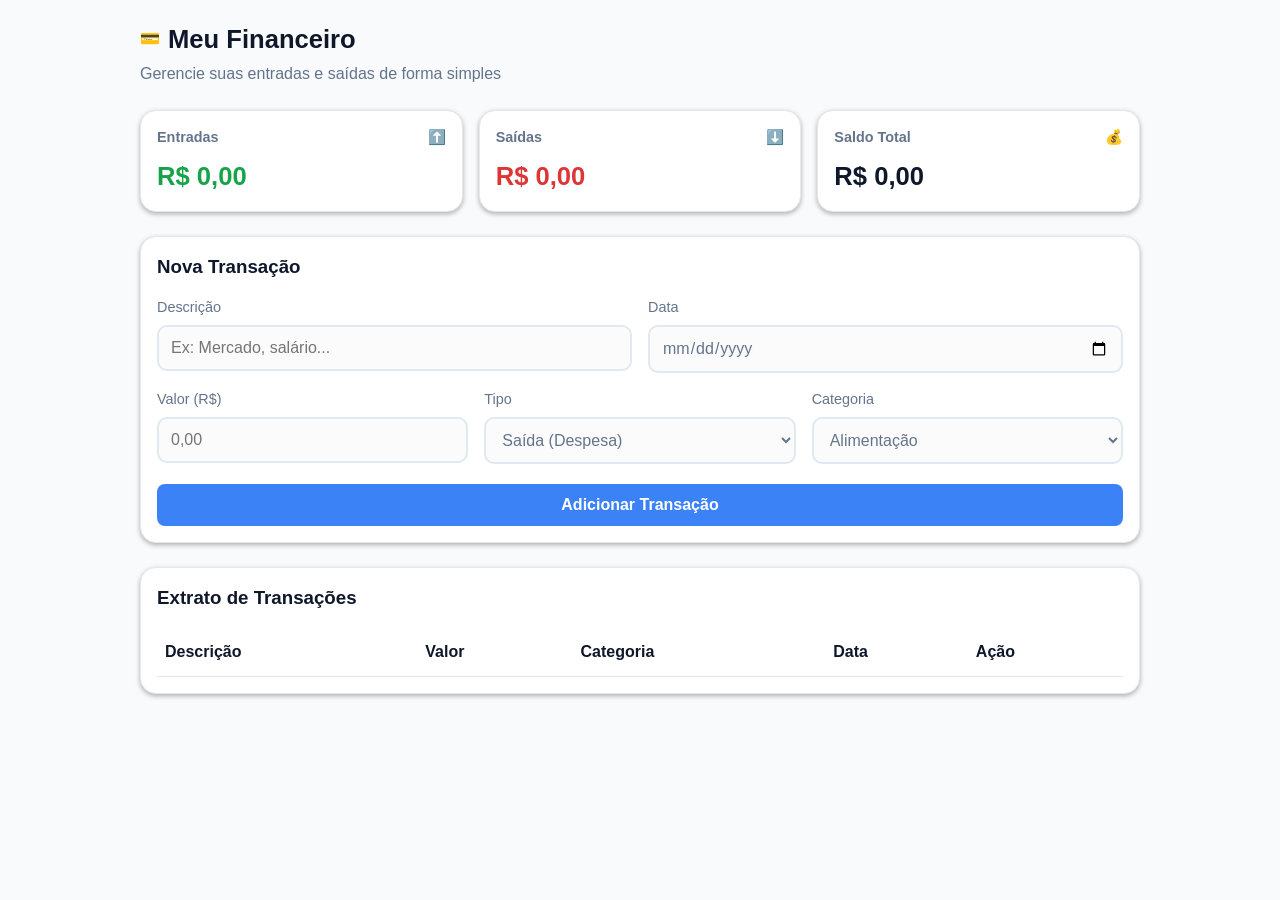
==== index.html @ 96077872 "começo da logica do sistema" ====
<!DOCTYPE html>
<html lang="pt-br">
<head>

    <meta charset="UTF-8">
    <meta name="viewport" content="width=device-width, initial-scale=1.0">
    <title>Meu Financeiro</title>

    <link rel="stylesheet" href="style.css">

</head>
<body>

    <div class="container">

        <!-- CABEÇALHO -->
        <header>

            <div class="cabecalho-titulo">
                <span>💳</span>
                <h1>Meu Financeiro</h1>
            </div>

            <p>Gerencie suas entradas e saídas de forma simples</p>

        </header>


        <!-- CARDS DE RESUMO -->
        <section class="cards">

            <div class="card box-shadow">
                <div class="card-topo">
                    <span>Entradas</span>
                    <span>⬆️</span>
                </div>
                <h2 class="entrada-cor" id="total-entradas">R$ 0,00</h2>
            </div>

            <div class="card box-shadow">
                <div class="card-topo">
                    <span>Saídas</span>
                    <span>⬇️</span>
                </div>
                <h2 class="saida-cor" id="total-saidas">R$ 0,00</h2>
            </div>

            <div class="card box-shadow">
                <div class="card-topo">
                    <span>Saldo Total</span>
                    <span>💰</span>
                </div>
                <h2 id="total-saldo">R$ 0,00</h2>
            </div>

        </section>


        <!-- FORMULÁRIO DE CADASTRO -->
        <section class="secao box-shadow">

            <h3>Nova Transação</h3>

            <form id="formulario">

                <div class="linha-formulario">

                    <div class="campo">
                        <label for="input-descricao">Descrição</label>
                        <input
                            type="text"
                            required
                            id="input-descricao"
                            placeholder="Ex: Mercado, salário...">
                    </div>

                    <div class="campo">
                        <label for="input-valor">Valor (R$)</label>
                        <input
                            type="number"
                            step="0.01"
                            min="0.01"
                            required
                            id="input-valor"
                            placeholder="0,00">
                    </div>

                    <div class="campo">
                        <label for="tipo-opcoes">Tipo</label>
                        <select id="tipo-opcoes">
                            <option value="saida">Saída (Despesa)</option>
                            <option value="entrada">Entrada (Receita)</option>
                        </select>
                    </div>

                    <div class="campo">
                        <label for="categoria-opcoes">Categoria</label>
                        <select id="categoria-opcoes">
                            <option value="alimentacao">Alimentação</option>
                            <option value="moradia">Moradia</option>
                            <option value="transporte">Transporte</option>
                            <option value="lazer">Lazer</option>
                            <option value="salario">Salário</option>
                            <option value="outros">Outros</option>
                        </select>
                    </div>

                    <div class="campo">
                        <label for="input-data">Data</label>
                        <input
                            type="date"
                            required
                            id="input-data">
                    </div>

                </div>

                <button type="submit" class="botao-formulario">Adicionar Transação</button>

            </form>

        </section>


        <!-- TABELA DE EXTRATO -->
        <section class="secao box-shadow">

            <h3>Extrato de Transações</h3>

            <div class="tabela-container">

                <table id="tabela">

                    <thead>
                        <tr>
                            <td>Descrição</td>
                            <td>Valor</td>
                            <td>Categoria</td>
                            <td>Data</td>
                            <td>Ação</td>
                        </tr>
                    </thead>

                    <tbody></tbody>

                </table>

            </div>

        </section>

    </div>

    <script src="script.js"></script>

</body>
</html>
---- style.css ----
/* RESET GLOBAL */

* {
    margin: 0;
    padding: 0;
    box-sizing: border-box;
    font-family: 'Segoe UI', sans-serif;
}


/* CORES E VARIÁVEIS */

:root {
    --cor-fundo: #f8fafc;
    --cor-texto: #0f172a;
    --cor-texto-secundaria: #64748b;
    --cor-borda: #e2e8f0;
    --cor-azul: #3b82f6;
    --cor-verde: #16a34a;
    --cor-vermelho: #dd3636;
}


/* CORPO DA PÁGINA */

body {
    background-color: var(--cor-fundo);
    color: var(--cor-texto);
    line-height: 1.5;
    padding: 20px;
}


/* CONTAINER PRINCIPAL */

.container {
    width: 100%;
    max-width: 1000px;
    margin: 0 auto;

    display: flex;
    flex-direction: column;
    gap: 24px;
}


/* CABEÇALHO */

.cabecalho-titulo {
    display: flex;
    flex-direction: row;
    align-items: center;
    gap: 8px;
}

h1 {
    font-size: 1.6rem;
    font-weight: 800;
}

header p {
    color: var(--cor-texto-secundaria);
    margin-top: 4px;
}


/* CARDS DE RESUMO */

.cards {
    display: flex;
    flex-direction: column;
    gap: 16px;
}

.card {
    flex: 1;

    display: flex;
    flex-direction: column;
    gap: 8px;

    padding: 16px;

    background-color: white;
    border: 1px solid var(--cor-borda);
    border-radius: 16px;
}

.card-topo {
    display: flex;
    flex-direction: row;
    justify-content: space-between;
    align-items: center;

    color: var(--cor-texto-secundaria);
    font-size: 0.9rem;
    font-weight: 600;
}

.card h2 {
    font-size: 1.6rem;
    font-weight: 800;
}

.entrada-cor {
    color: var(--cor-verde);
}

.saida-cor {
    color: var(--cor-vermelho);
}


/* SEÇÕES (FORMULÁRIO E TABELA) */

.secao {
    padding: 16px;

    background-color: white;
    border: 1px solid var(--cor-borda);
    border-radius: 16px;
}

.secao h3 {
    margin-bottom: 16px;
}


/* LINHA DO FORMULÁRIO */

.linha-formulario {
    display: flex;
    flex-direction: column;
    gap: 16px;

    margin-bottom: 20px;
}

.campo {
    flex: 1;

    display: flex;
    flex-direction: column;
    gap: 6px;
}


/* ORDEM DOS CAMPOS: 1ª linha = descrição e data / 2ª linha = valor, tipo e categoria */

.campo:nth-child(1) { order: 1; } /* descrição */
.campo:nth-child(5) { order: 2; } /* data */
.campo:nth-child(2) { order: 3; } /* valor */
.campo:nth-child(3) { order: 4; } /* tipo */
.campo:nth-child(4) { order: 5; } /* categoria */

.campo label {
    color: var(--cor-texto-secundaria);
    font-size: 0.9rem;
}


/* INPUTS E SELECTS */

input,
select {
    width: 100%;

    padding: 12px;

    background-color: rgba(245, 245, 245, 0.4);
    border: 2px solid var(--cor-borda);
    border-radius: 10px;

    color: var(--cor-texto);
    font-size: 1rem;
}

input:focus,
select:focus {
    outline: none;
    border-color: var(--cor-azul);
}

input[type="date"],
select,
select option {
  color: var(--cor-texto-secundaria);
}


/* BOTÃO */

.botao-formulario {
    width: 100%;

    padding: 12px;

    background-color: var(--cor-azul);
    border: none;
    border-radius: 8px;

    color: white;
    font-weight: 600;
    font-size: 1rem;

    cursor: pointer;

    transition: background-color 0.2s ease;
}

.botao-formulario:hover {
    background-color: #1d4ed8;
}


/* TABELA */

.tabela-container {
    overflow-x: auto;
}

table {
    width: 100%;
    min-width: 500px;
    border-collapse: collapse;
}

tr {
    border-bottom: 1px solid var(--cor-borda);
}

td {
    padding: 12px 8px;
    text-align: left;
    color: var(--cor-texto-secundaria);
}

thead td {
    font-weight: 700;
    color: var(--cor-texto);
}

.valor-entrada {
    color: var(--cor-verde);
    font-weight: 600;
}

.valor-saida {
    color: var(--cor-vermelho);
    font-weight: 600;
}

.btn-excluir {
    background: none;
    border: none;
    cursor: pointer;
    font-size: 1rem;
}

.vazio {
    text-align: center;
    padding: 20px;
    color: var(--cor-texto-secundaria);
}

.box-shadow {
  box-shadow: 0 2px 5px rgba(0, 0, 0, 0.3);
  transition: transform 0.3s ease;
}

.box-shadow:hover {
  transform: translateY(-5px);
}


/* =========================
   TELAS MAIORES (TABLET E DESKTOP)
========================= */

@media (min-width: 700px) {

    .cards {
        flex-direction: row;
    }

    .linha-formulario {
        flex-direction: row;
        flex-wrap: wrap;
    }

    .campo:nth-child(1),
    .campo:nth-child(5) {
        flex-basis: 45%;
    }

    .campo:nth-child(2),
    .campo:nth-child(3),
    .campo:nth-child(4) {
        flex-basis: 28%;
    }

}
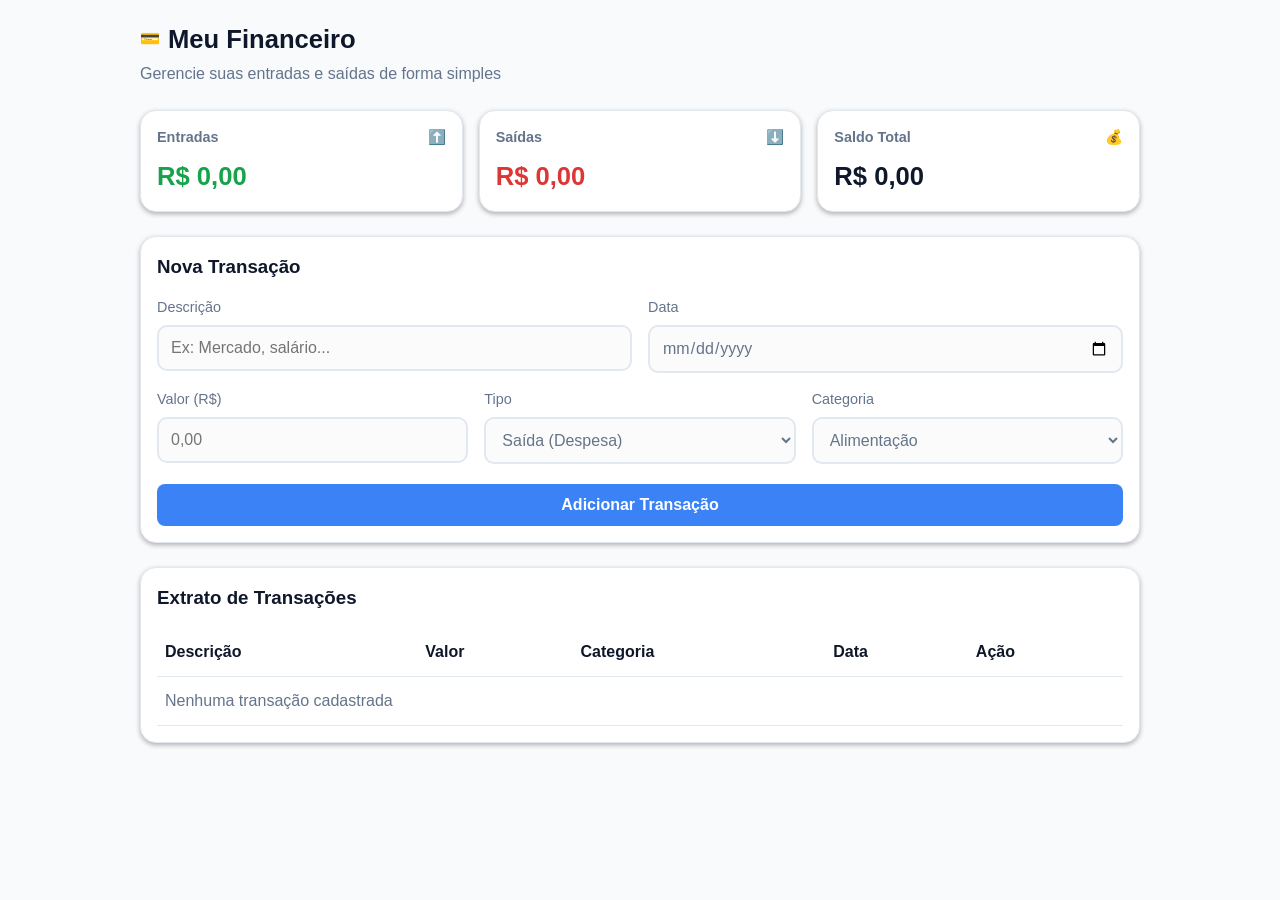
==== commit cc7e57b5: "revisao de codigo" ====
--- a/index.html
+++ b/index.html
@@ -96,6 +96,7 @@
                     <div class="campo">
                         <label for="categoria-opcoes">Categoria</label>
                         <select id="categoria-opcoes">
+                            
                             <option value="alimentacao">Alimentação</option>
                             <option value="moradia">Moradia</option>
                             <option value="transporte">Transporte</option>
